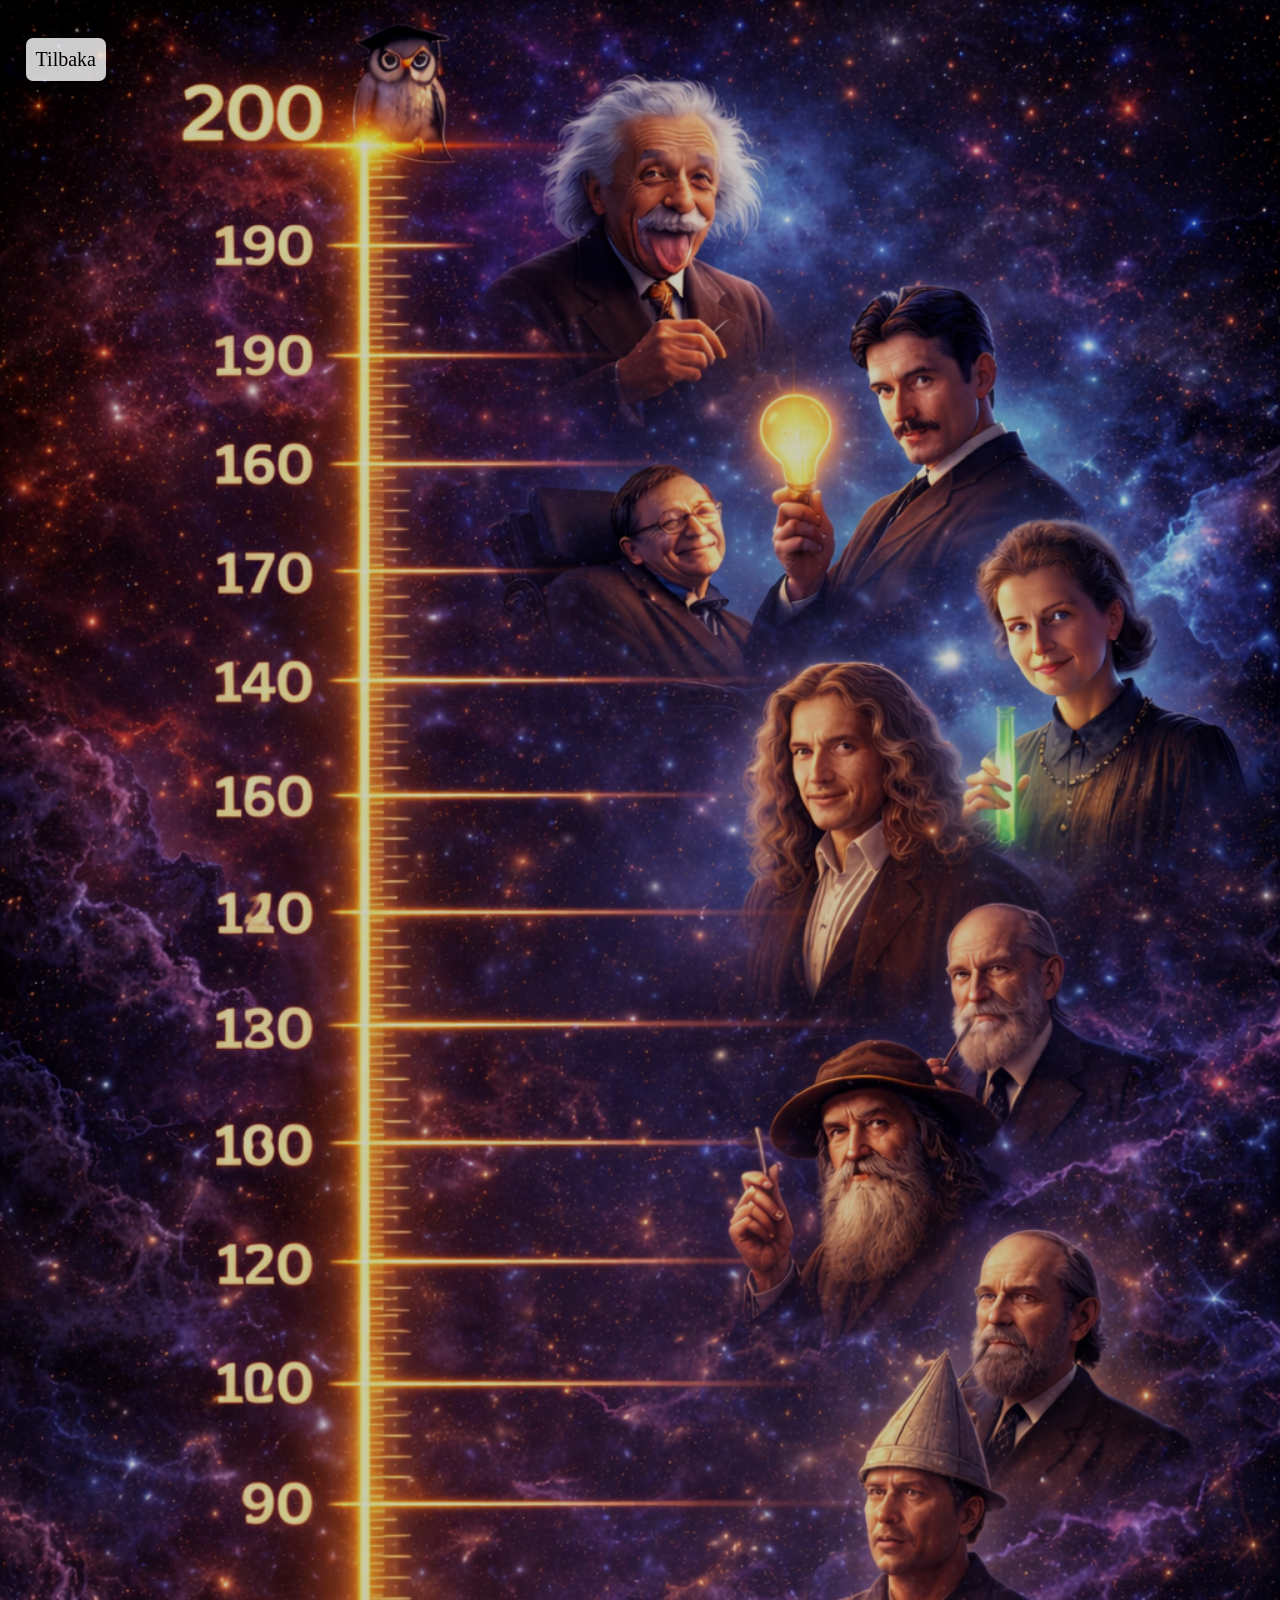
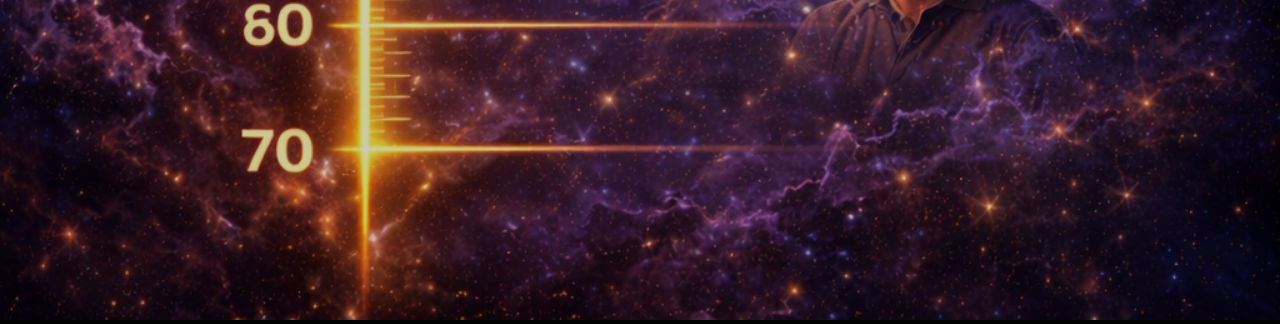
==== statistics.html @ e5829d34 "server side added" ====
<!DOCTYPE html>
<html lang="en">
<head>
    <meta charset="UTF-8">
    <meta name="viewport" content="width=device-width, initial-scale=1.0">
    <title>Document</title>
    <link rel="stylesheet" href="./statistics.css">
</head>
<body>
<p class="backButton" id="backButton">Tilbaka</p>
<div class="iqWrapper">
    <img src="./iq-list-image.png" class="iqlistimage">
</div>
</body>
<script>
const http = "https://albanianchat.se/game";
let allResults = [];


const backButton = document.getElementById('backButton');
backButton.addEventListener('click', () => {
    window.location.assign('/')
})



    document.addEventListener("DOMContentLoaded", async() => {
        const [userId,cookieUsernameObj] = document.cookie.split(';');
        const [key,cookieUsername] = cookieUsernameObj.split('=');
        const [title,token] = userId.split('=');
        const res = await fetch(http + "/resultaten", {
            method: "POST",
            headers: {'Content-type': 'application/json'},
            body: JSON.stringify({token:token})
        })

        if(!res.ok) return;

        const data = await res.json();

        if(res.ok){
            allResults = data.allResults;
            if(allResults.length > 0){
                listUsers()
                console.log(allResults)
            }
        }
    })


    
    
    
    function listUsers() {
        
        if (!allResults || allResults.length <= 0) return;
        
        const image = document.querySelector('.iqlistimage');
        const wrapper = document.querySelector('.iqWrapper');
        
        const imageHeight = image.clientHeight;
        
        const minIQ = 70;
        const maxIQ = 200;
        const range = maxIQ - minIQ;
        
        const pxPerIQ = imageHeight / range;
        
        for (const group of allResults) {
            
            const iq = group._id;
            if (iq < minIQ || iq > maxIQ) continue;
            
            const offsetFromTop = (maxIQ - iq -8) * pxPerIQ;
            
            const stack = document.createElement("div");
            stack.classList.add("userStack");
            
            stack.style.top = Math.round(offsetFromTop) + "px";
            
            for (const user of group.users) {
                
                const card = document.createElement("div");
                card.classList.add("userCard");
                card.textContent = `${user.username}(${user.result})`;
                
                stack.appendChild(card);
            }
            
            wrapper.appendChild(stack);
        }
    }
    
    window.addEventListener("resize", () => window.location.reload())
</script>
</html>
---- statistics.css ----
body{
    background-color: black;
    z-index: 0;
    overflow-x: hidden;
}
.backButton{
    position: absolute;
    top: 2%;
    left: 2%;
    background-color: rgba(255, 255, 255, 0.8);
    width: fit-content;
    height: fit-content;
    font-size: 20px;
    color: balck;
    padding: 10px 10px;
    border-radius: 7px;
    z-index: 2;
}
.backButton:hover{
    scale: 1.1;
    cursor: pointer;
}


.iqWrapper{
    position: absolute;
    top: 0;
    left: 0;
    width: 100%;
    z-index: 1;
    opacity: 0.8;
}

.userStack {
    position: absolute;
    right: 30px;
    transform: translateY(-50%);
    display: flex;
    flex-direction: row;   /* ← horizontal */
    gap: 8px;
    align-items: center;
    width: 50%;
    overflow-y: auto;
}
.userStack::-webkit-scrollbar{
    display: none;
}

.userCard {
    background: rgba(255,255,255, 0.85);
    color: black;
    padding: 6px 10px;
    border-radius: 6px;
    font-size: 13px;
    white-space: nowrap;
}

.iqlistimage{
    width: 100%;
    min-height: 100dvh;
    margin: 0;
    padding: 0;
}
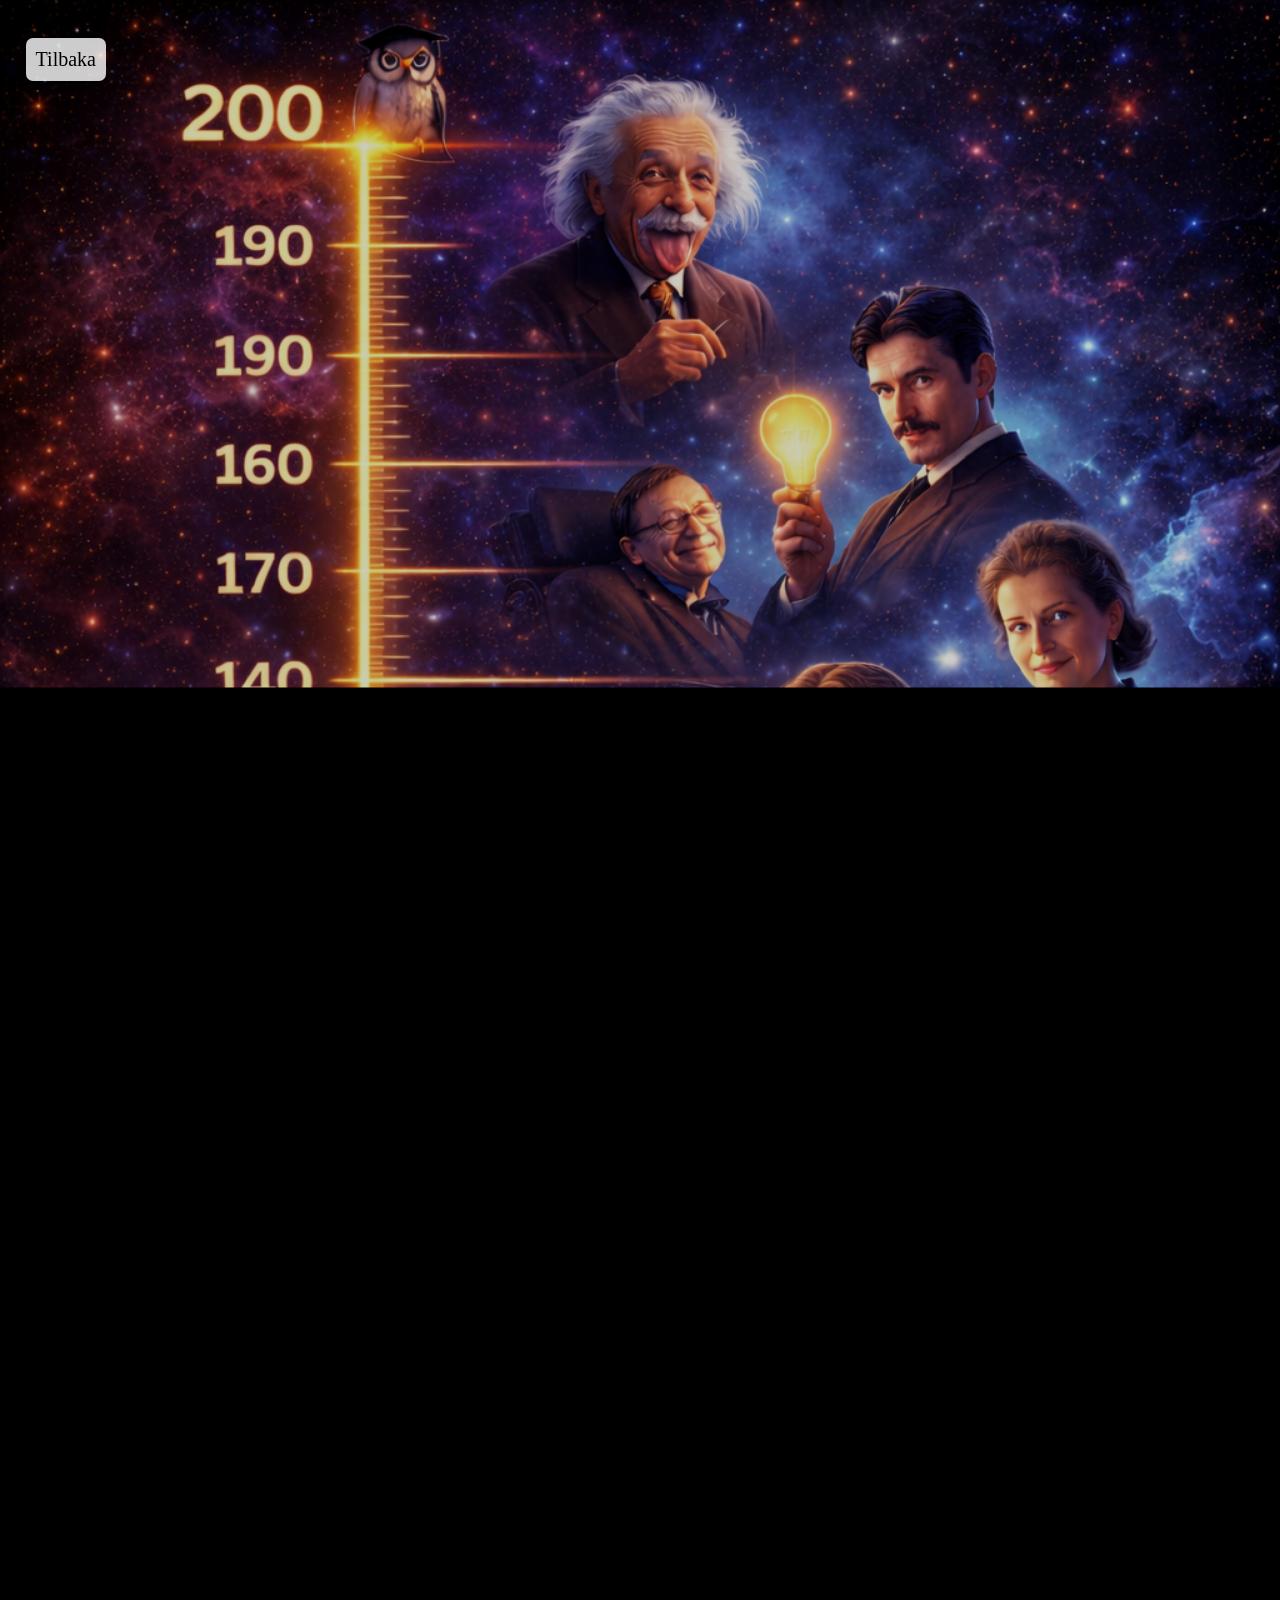
==== commit 481b7e7d: "routing fixed" ====
--- a/statistics.html
+++ b/statistics.html
@@ -19,7 +19,7 @@
 
 const backButton = document.getElementById('backButton');
 backButton.addEventListener('click', () => {
-    window.location.assign('/')
+    window.location.assign('https://gjoshi99.github.io/Free-IQ-Test/')
 })
 
 
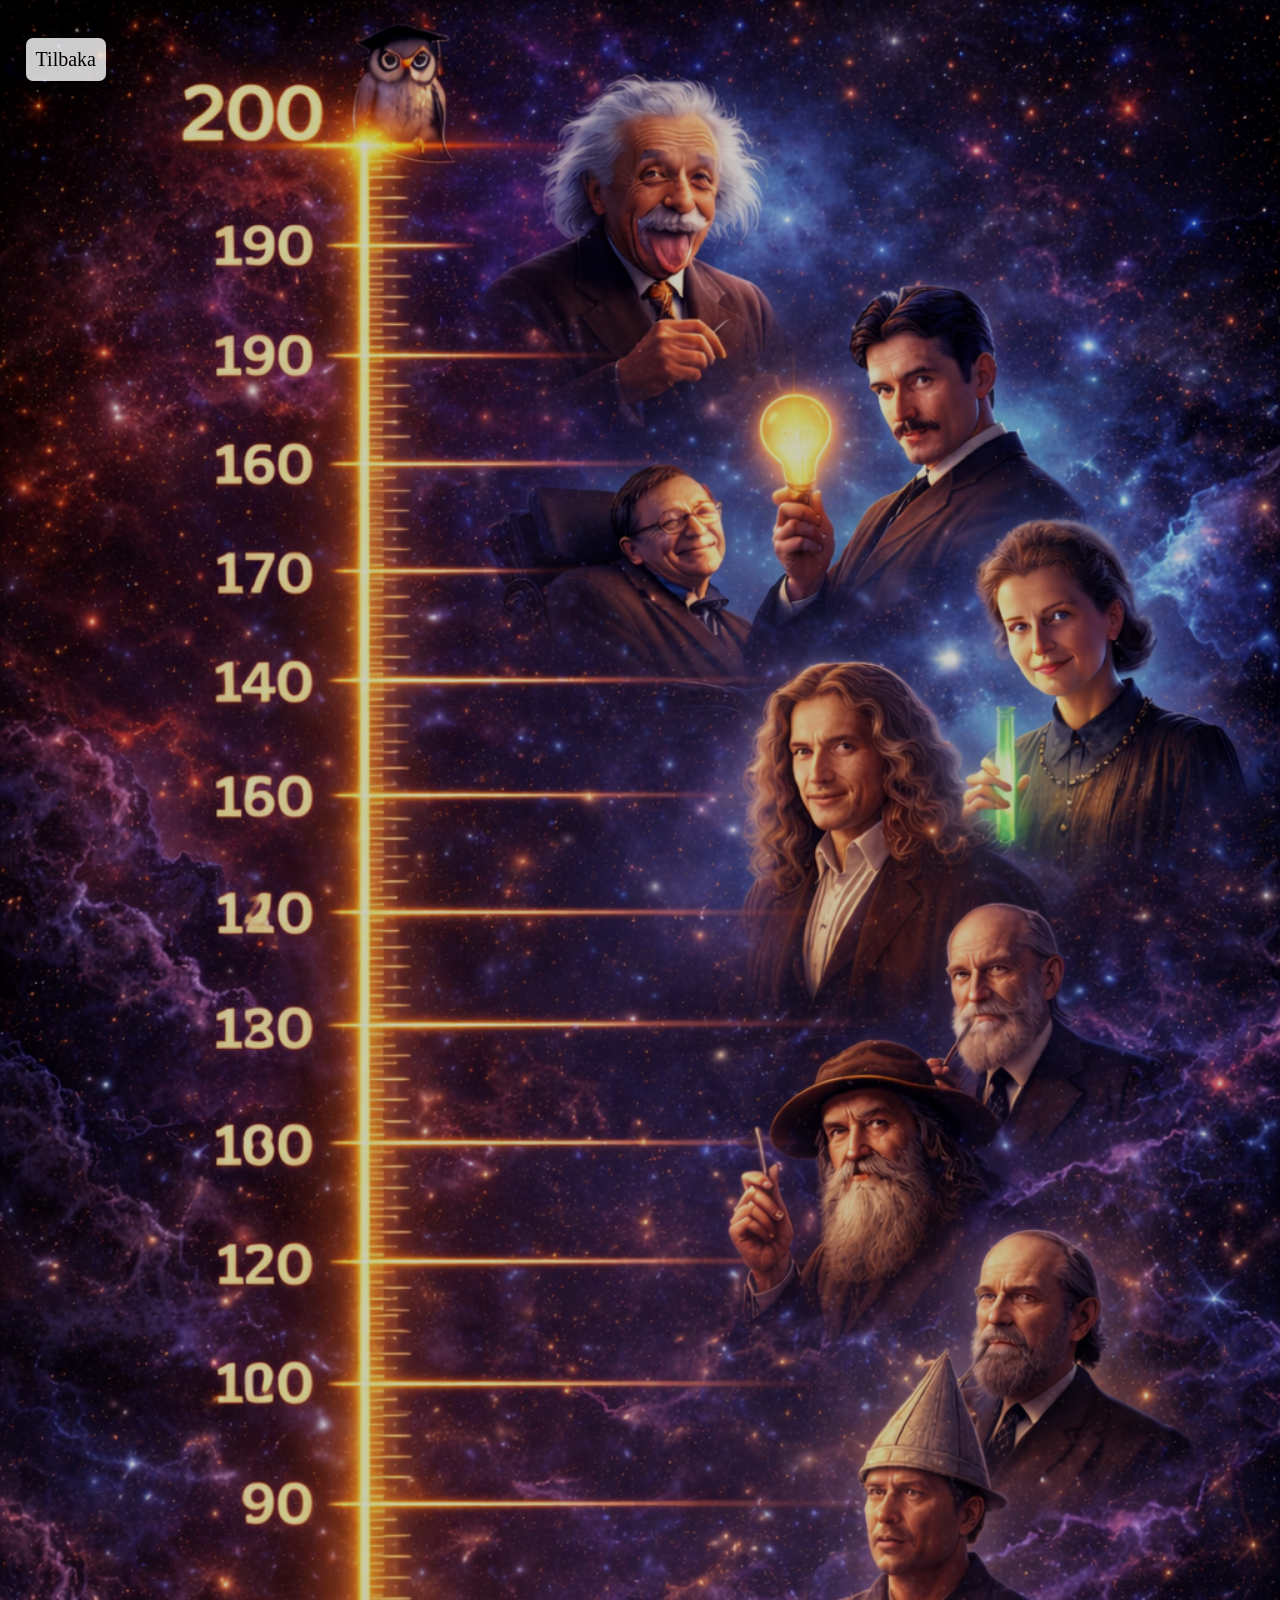
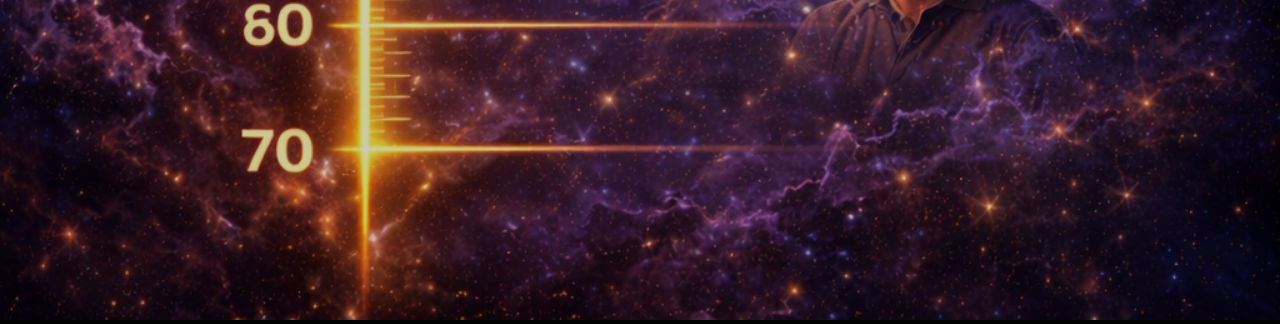
==== commit d2dda4f2: "routing and publish button fixed" ====
--- a/statistics.html
+++ b/statistics.html
@@ -25,13 +25,10 @@
 
 
     document.addEventListener("DOMContentLoaded", async() => {
-        const [userId,cookieUsernameObj] = document.cookie.split(';');
-        const [key,cookieUsername] = cookieUsernameObj.split('=');
-        const [title,token] = userId.split('=');
         const res = await fetch(http + "/resultaten", {
             method: "POST",
             headers: {'Content-type': 'application/json'},
-            body: JSON.stringify({token:token})
+            body: JSON.stringify({message: "djahsbdkanvfkjdnskfjan"})
         })
 
         if(!res.ok) return;
